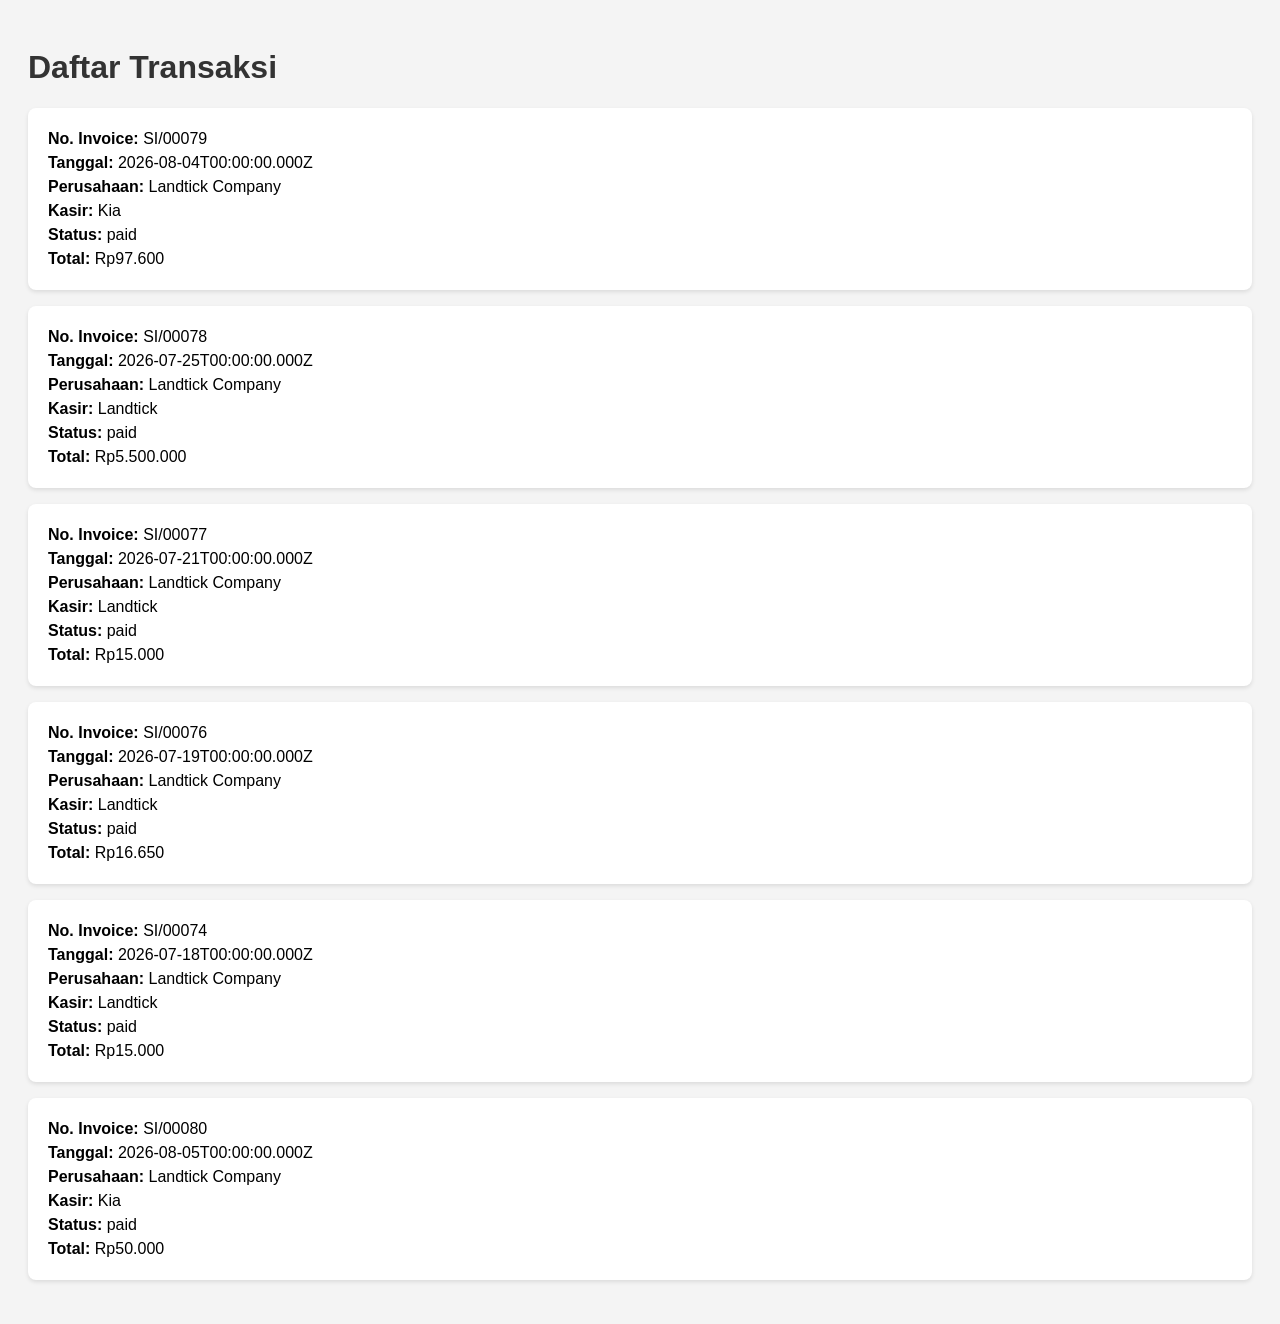
==== cashier.html @ 45eff6fd "add:fitur js" ====
<!doctype html>
<html lang="id">
  <head>
    <meta charset="UTF-8" />
    <title>Daftar Transaksi</title>
    <link rel="stylesheet" href="style.css">
  </head>
  <body>
    <h1>Daftar Transaksi</h1>

    <div id="daftar-transaksi"></div>

    <script src="index.js"></script>
  </body>
</html>
---- style.css ----
body {
  font-family: Arial, sans-serif;
  background-color: #f4f4f4;
  padding: 20px;
}

h1 {
  color: #333;
}

/* Ini buat kotak per-transaksi */
.kartu-transaksi {
  background-color: white;
  border-radius: 8px;
  padding: 16px 20px;
  margin-bottom: 16px;
  box-shadow: 0 2px 4px rgba(0, 0, 0, 0.1);
}

.kartu-transaksi p {
  margin: 6px 0;
}
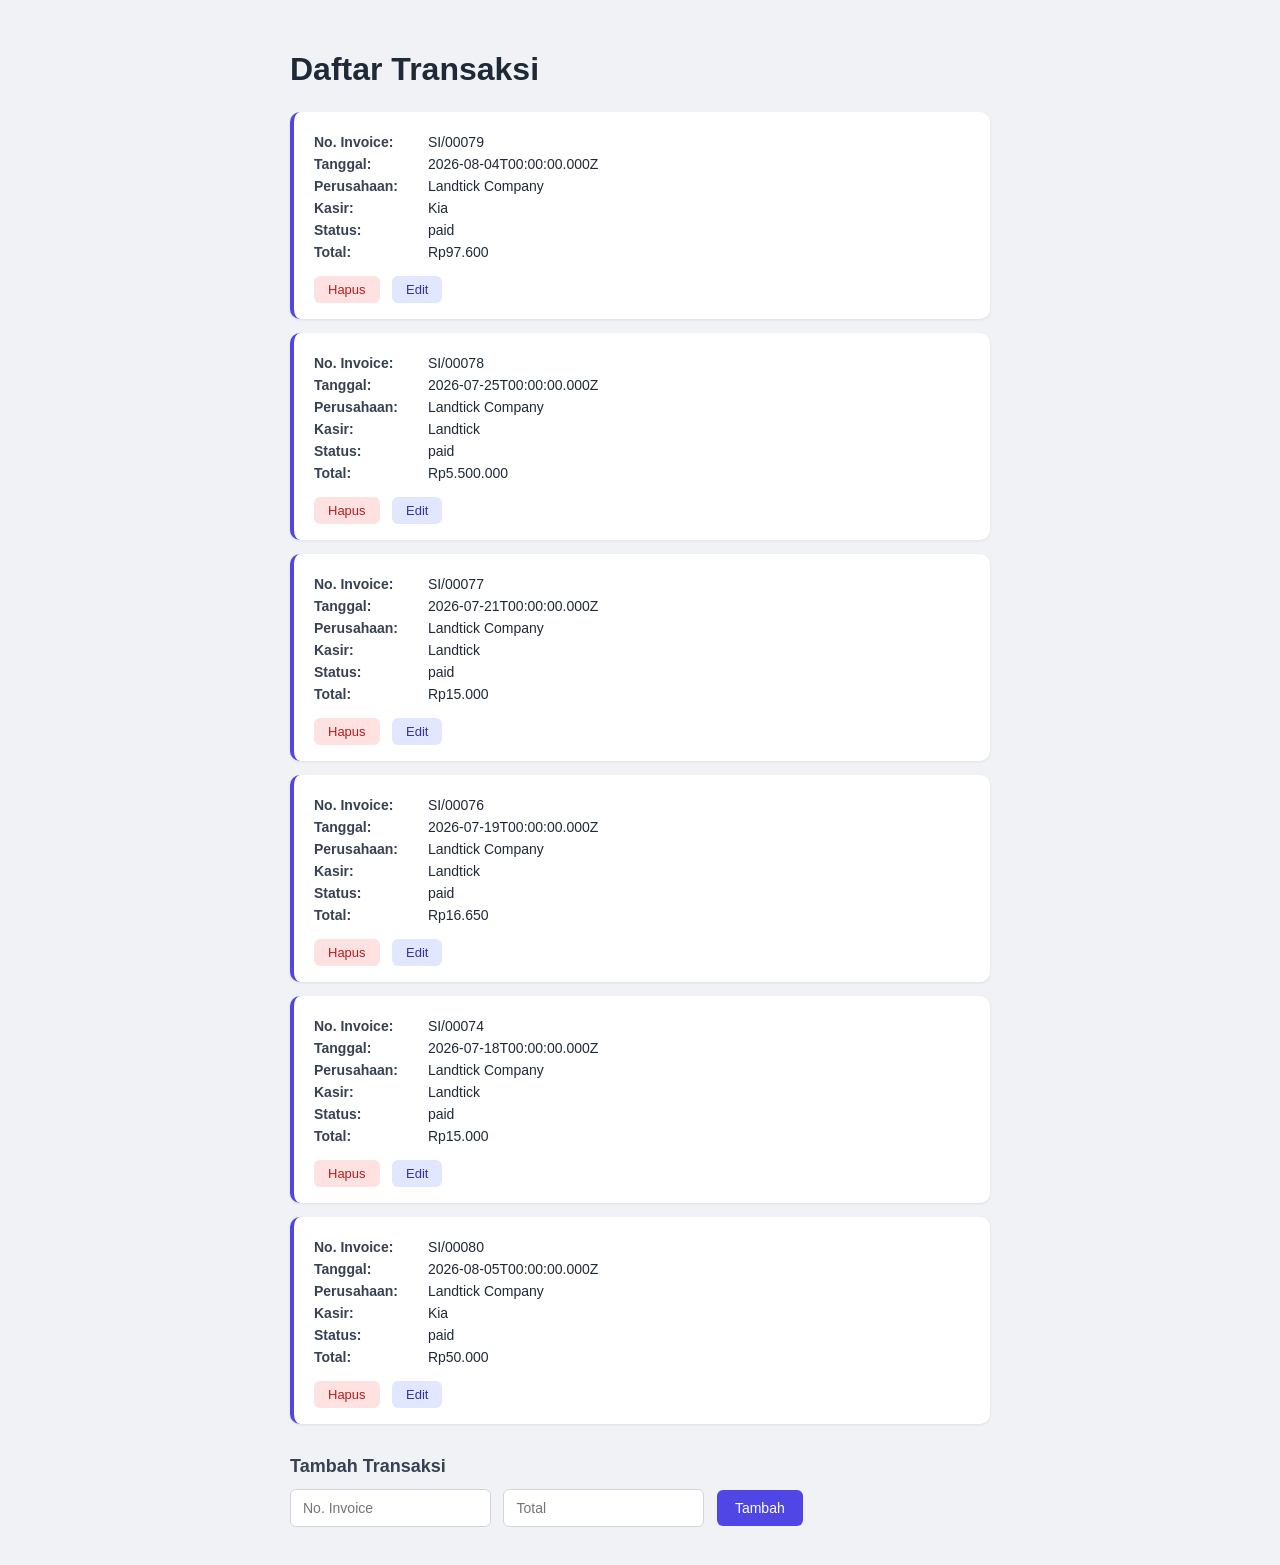
==== commit 0d53a869: "penambahan CRUD" ====
--- a/cashier.html
+++ b/cashier.html
@@ -10,6 +10,11 @@
 
     <div id="daftar-transaksi"></div>
 
+    <h2>Tambah Transaksi</h2>
+    <input type="text" id="input-invoice" placeholder="No. Invoice">
+    <input type="number" id="input-total" placeholder="Total">
+    <button onclick="tambahTransaksiBaru()">Tambah</button>
+
     <script src="index.js"></script>
   </body>
 </html>
--- a/style.css
+++ b/style.css
@@ -1,22 +1,103 @@
+/* ===== Dasar halaman ===== */
 body {
-  font-family: Arial, sans-serif;
-  background-color: #f4f4f4;
-  padding: 20px;
+  font-family: "Segoe UI", Arial, sans-serif;
+  background-color: #f0f2f5;
+  padding: 30px;
+  max-width: 700px;
+  margin: 0 auto;
+  color: #1f2937;
 }
 
 h1 {
-  color: #333;
+  color: #1f2937;
+  margin-bottom: 24px;
 }
 
-/* Ini buat kotak per-transaksi */
+h2 {
+  color: #374151;
+  margin-top: 32px;
+  margin-bottom: 12px;
+  font-size: 18px;
+}
+
+/* ===== Kartu per-transaksi ===== */
 .kartu-transaksi {
   background-color: white;
-  border-radius: 8px;
+  border-radius: 10px;
   padding: 16px 20px;
-  margin-bottom: 16px;
-  box-shadow: 0 2px 4px rgba(0, 0, 0, 0.1);
+  margin-bottom: 14px;
+  box-shadow: 0 1px 3px rgba(0, 0, 0, 0.08);
+  border-left: 4px solid #4f46e5; /* garis aksen warna ungu di kiri kartu */
 }
 
 .kartu-transaksi p {
   margin: 6px 0;
+  font-size: 14px;
+}
+
+.kartu-transaksi p b {
+  color: #374151;
+  display: inline-block;
+  width: 110px; /* biar label sejajar rapi */
+}
+
+/* ===== Tombol di dalam kartu (Hapus & Edit) ===== */
+.kartu-transaksi button {
+  margin-top: 10px;
+  margin-right: 8px;
+  padding: 6px 14px;
+  border: none;
+  border-radius: 6px;
+  font-size: 13px;
+  cursor: pointer;
+  transition: opacity 0.15s ease;
+}
+
+.kartu-transaksi button:hover {
+  opacity: 0.85;
+}
+
+/* tombol Hapus (warna merah) */
+.kartu-transaksi button[onclick^="hapusTransaksi"] {
+  background-color: #fee2e2;
+  color: #b91c1c;
+}
+
+/* tombol Edit (warna biru) */
+.kartu-transaksi button[onclick^="editTransaksi"] {
+  background-color: #e0e7ff;
+  color: #3730a3;
+}
+
+/* ===== Form tambah transaksi ===== */
+input[type="text"],
+input[type="number"] {
+  padding: 10px 12px;
+  border: 1px solid #d1d5db;
+  border-radius: 6px;
+  font-size: 14px;
+  margin-right: 8px;
+  margin-bottom: 8px;
+  outline: none;
+}
+
+input[type="text"]:focus,
+input[type="number"]:focus {
+  border-color: #4f46e5;
+}
+
+/* tombol Tambah (warna ungu, paling menonjol) */
+button[onclick="tambahTransaksiBaru()"] {
+  padding: 10px 18px;
+  background-color: #4f46e5;
+  color: white;
+  border: none;
+  border-radius: 6px;
+  font-size: 14px;
+  cursor: pointer;
+  transition: opacity 0.15s ease;
+}
+
+button[onclick="tambahTransaksiBaru()"]:hover {
+  opacity: 0.9;
 }
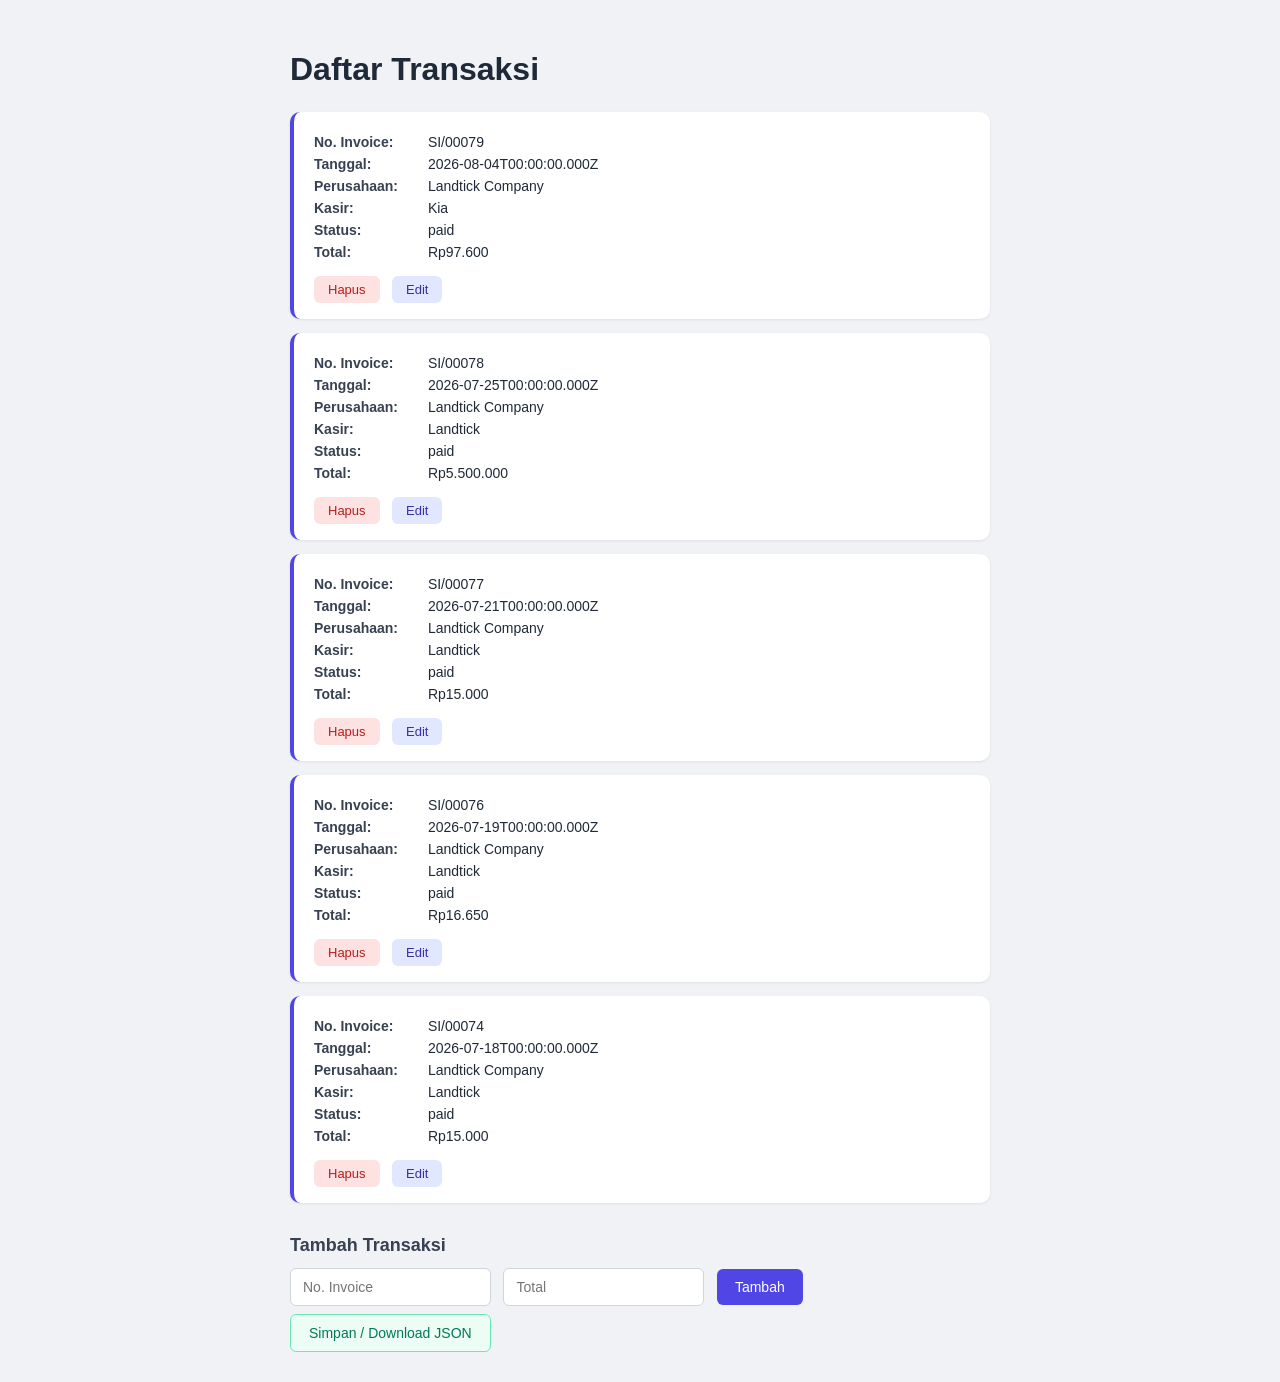
==== commit 5dd3db56: "update CRUD dan penambahan data.json" ====
--- a/cashier.html
+++ b/cashier.html
@@ -3,7 +3,7 @@
   <head>
     <meta charset="UTF-8" />
     <title>Daftar Transaksi</title>
-    <link rel="stylesheet" href="style.css">
+    <link rel="stylesheet" href="style.css" />
   </head>
   <body>
     <h1>Daftar Transaksi</h1>
@@ -11,9 +11,10 @@
     <div id="daftar-transaksi"></div>
 
     <h2>Tambah Transaksi</h2>
-    <input type="text" id="input-invoice" placeholder="No. Invoice">
-    <input type="number" id="input-total" placeholder="Total">
+    <input type="text" id="input-invoice" placeholder="No. Invoice" />
+    <input type="number" id="input-total" placeholder="Total" />
     <button onclick="tambahTransaksiBaru()">Tambah</button>
+    <button onclick="exportKeJSON()">Simpan / Download JSON</button>
 
     <script src="index.js"></script>
   </body>
--- a/style.css
+++ b/style.css
@@ -100,4 +100,20 @@
 
 button[onclick="tambahTransaksiBaru()"]:hover {
   opacity: 0.9;
-}+}
+
+button[onclick="exportKeJSON()"] {
+  padding: 10px 18px;
+  background-color: #ecfdf5;
+  color: #047857;
+  border: 1px solid #6ee7b7;
+  border-radius: 6px;
+  font-size: 14px;
+  cursor: pointer;
+  transition: opacity 0.15s ease;
+}
+ 
+button[onclick="exportKeJSON()"]:hover {
+  opacity: 0.85;
+}
+ 
